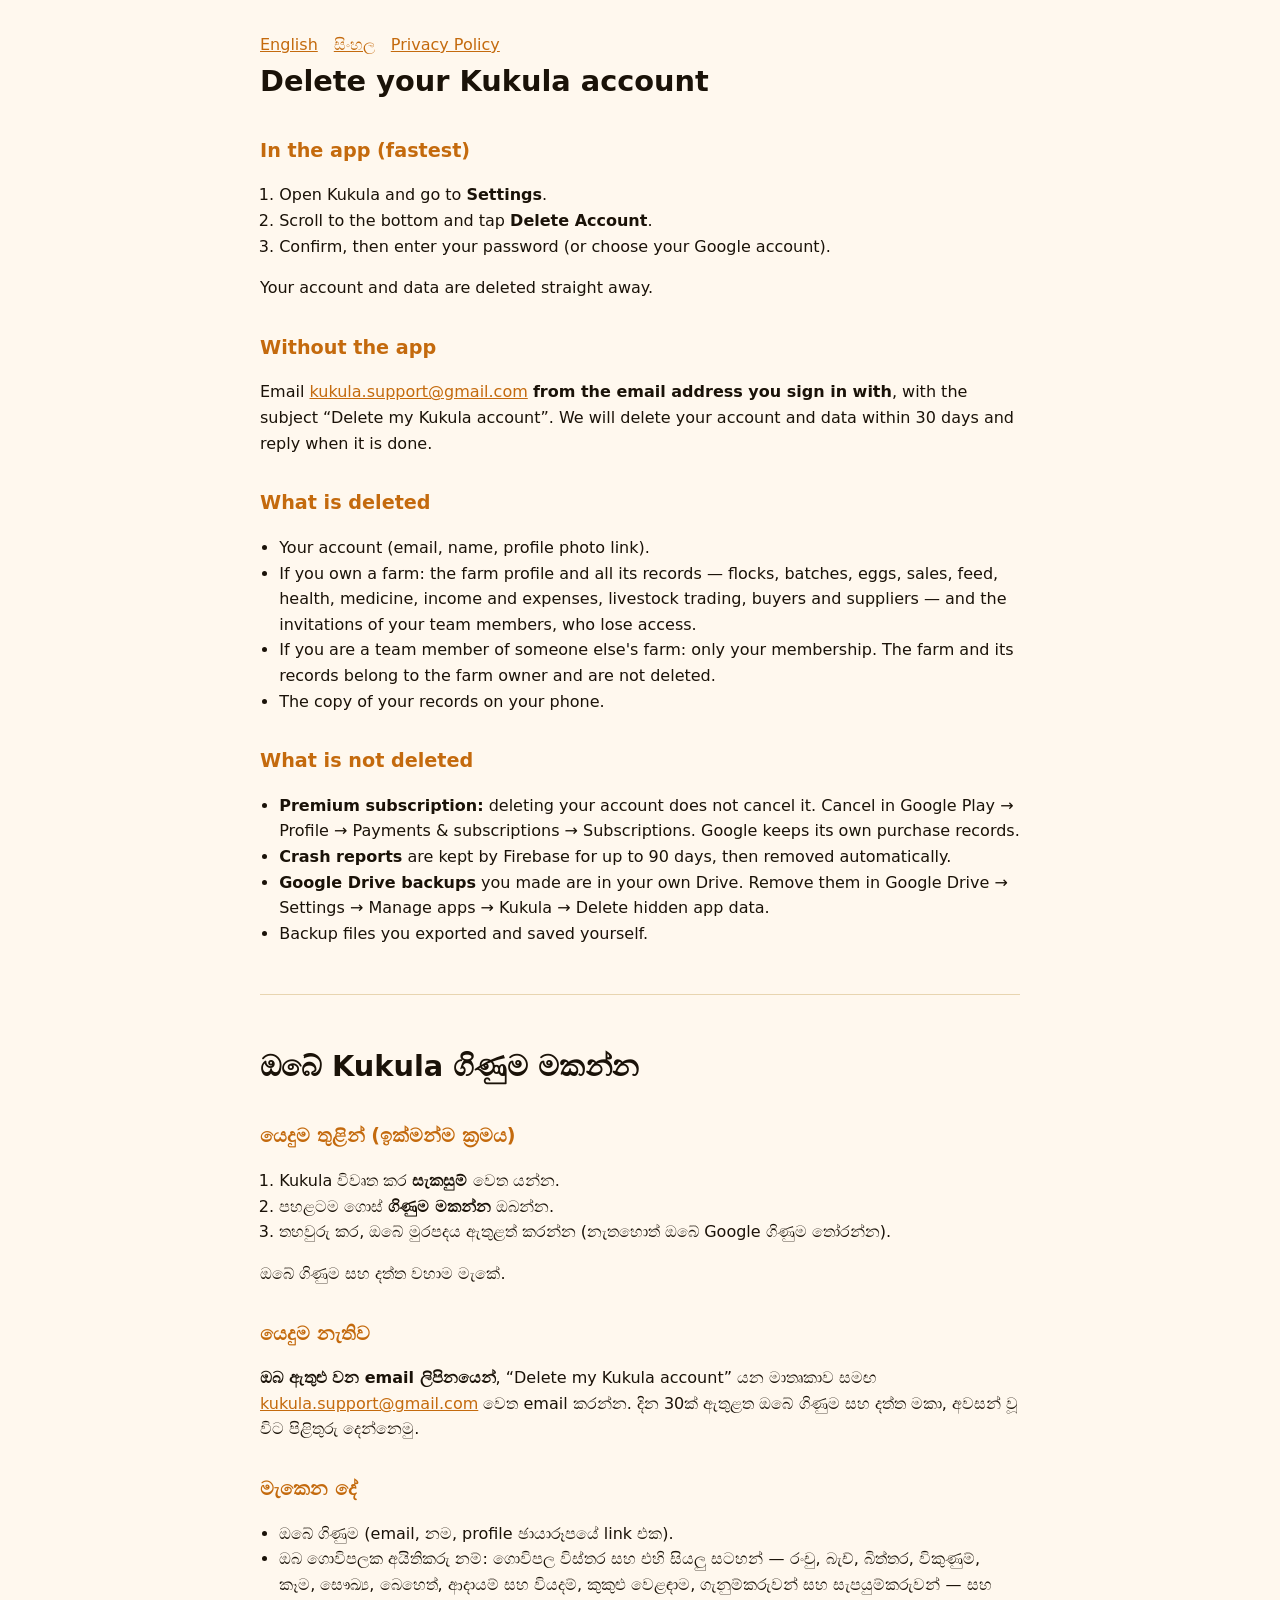
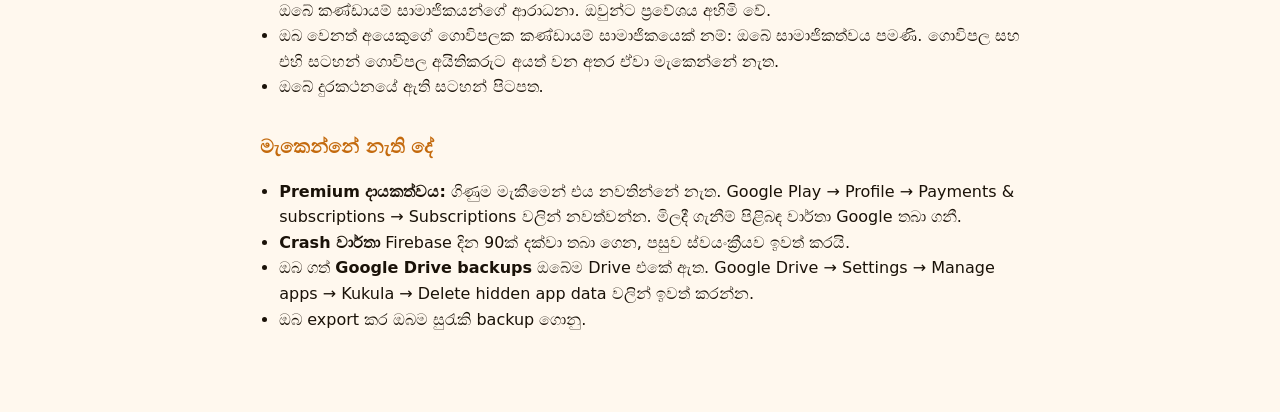
==== delete-account.html @ 8aacabcd "Kukula privacy policy and account deletion pages" ====
<!doctype html>
<html lang="en">
<head>
<meta charset="utf-8">
<meta name="viewport" content="width=device-width, initial-scale=1">
<title>Delete Kukula Account</title>
<style>
  :root { --bg:#fff8ee; --text:#1a1208; --muted:#5c4020; --accent:#c46a0d; --line:#e8d5b0; }
  @media (prefers-color-scheme: dark) {
    :root { --bg:#1a1208; --text:#f5e6c8; --muted:#ad9070; --accent:#ffb347; --line:#4a3520; }
  }
  body { margin:0; background:var(--bg); color:var(--text);
         font:16px/1.6 system-ui, -apple-system, "Segoe UI", Roboto, "Noto Sans Sinhala", sans-serif; }
  main { max-width:760px; margin:0 auto; padding:32px 16px 64px; }
  h1 { font-size:1.8rem; margin:0 0 16px; }
  h2 { font-size:1.2rem; margin:32px 0 8px; color:var(--accent); }
  ol, ul { padding-left:1.2rem; }
  a { color:var(--accent); }
  hr { border:0; border-top:1px solid var(--line); margin:48px 0; }
  nav a { margin-right:16px; }
</style>
</head>
<body>
<main>
<nav><a href="#en">English</a><a href="#si">සිංහල</a><a href="privacy.html">Privacy Policy</a></nav>

<section id="en" lang="en">
<h1>Delete your Kukula account</h1>

<h2>In the app (fastest)</h2>
<ol>
  <li>Open Kukula and go to <strong>Settings</strong>.</li>
  <li>Scroll to the bottom and tap <strong>Delete Account</strong>.</li>
  <li>Confirm, then enter your password (or choose your Google account).</li>
</ol>
<p>Your account and data are deleted straight away.</p>

<h2>Without the app</h2>
<p>Email <a href="mailto:kukula.support@gmail.com?subject=Delete%20my%20Kukula%20account">kukula.support@gmail.com</a> <strong>from the email address you sign in with</strong>, with the subject “Delete my Kukula account”. We will delete your account and data within 30 days and reply when it is done.</p>

<h2>What is deleted</h2>
<ul>
  <li>Your account (email, name, profile photo link).</li>
  <li>If you own a farm: the farm profile and all its records — flocks, batches, eggs, sales, feed, health, medicine, income and expenses, livestock trading, buyers and suppliers — and the invitations of your team members, who lose access.</li>
  <li>If you are a team member of someone else's farm: only your membership. The farm and its records belong to the farm owner and are not deleted.</li>
  <li>The copy of your records on your phone.</li>
</ul>

<h2>What is not deleted</h2>
<ul>
  <li><strong>Premium subscription:</strong> deleting your account does not cancel it. Cancel in Google Play → Profile → Payments &amp; subscriptions → Subscriptions. Google keeps its own purchase records.</li>
  <li><strong>Crash reports</strong> are kept by Firebase for up to 90 days, then removed automatically.</li>
  <li><strong>Google Drive backups</strong> you made are in your own Drive. Remove them in Google Drive → Settings → Manage apps → Kukula → Delete hidden app data.</li>
  <li>Backup files you exported and saved yourself.</li>
</ul>
</section>

<hr>

<section id="si" lang="si">
<h1>ඔබේ Kukula ගිණුම මකන්න</h1>

<h2>යෙදුම තුළින් (ඉක්මන්ම ක්‍රමය)</h2>
<ol>
  <li>Kukula විවෘත කර <strong>සැකසුම්</strong> වෙත යන්න.</li>
  <li>පහළටම ගොස් <strong>ගිණුම මකන්න</strong> ඔබන්න.</li>
  <li>තහවුරු කර, ඔබේ මුරපදය ඇතුළත් කරන්න (නැතහොත් ඔබේ Google ගිණුම තෝරන්න).</li>
</ol>
<p>ඔබේ ගිණුම සහ දත්ත වහාම මැකේ.</p>

<h2>යෙදුම නැතිව</h2>
<p><strong>ඔබ ඇතුළු වන email ලිපිනයෙන්</strong>, “Delete my Kukula account” යන මාතෘකාව සමඟ <a href="mailto:kukula.support@gmail.com?subject=Delete%20my%20Kukula%20account">kukula.support@gmail.com</a> වෙත email කරන්න. දින 30ක් ඇතුළත ඔබේ ගිණුම සහ දත්ත මකා, අවසන් වූ විට පිළිතුරු දෙන්නෙමු.</p>

<h2>මැකෙන දේ</h2>
<ul>
  <li>ඔබේ ගිණුම (email, නම, profile ඡායාරූපයේ link එක).</li>
  <li>ඔබ ගොවිපලක අයිතිකරු නම්: ගොවිපල විස්තර සහ එහි සියලු සටහන් — රංචු, බැච්, බිත්තර, විකුණුම්, කෑම, සෞඛ්‍ය, බෙහෙත්, ආදායම් සහ වියදම්, කුකුළු වෙළඳාම, ගැනුම්කරුවන් සහ සැපයුම්කරුවන් — සහ ඔබේ කණ්ඩායම් සාමාජිකයන්ගේ ආරාධනා. ඔවුන්ට ප්‍රවේශය අහිමි වේ.</li>
  <li>ඔබ වෙනත් අයෙකුගේ ගොවිපලක කණ්ඩායම් සාමාජිකයෙක් නම්: ඔබේ සාමාජිකත්වය පමණි. ගොවිපල සහ එහි සටහන් ගොවිපල අයිතිකරුට අයත් වන අතර ඒවා මැකෙන්නේ නැත.</li>
  <li>ඔබේ දුරකථනයේ ඇති සටහන් පිටපත.</li>
</ul>

<h2>මැකෙන්නේ නැති දේ</h2>
<ul>
  <li><strong>Premium දායකත්වය:</strong> ගිණුම මැකීමෙන් එය නවතින්නේ නැත. Google Play → Profile → Payments &amp; subscriptions → Subscriptions වලින් නවත්වන්න. මිලදී ගැනීම් පිළිබඳ වාර්තා Google තබා ගනී.</li>
  <li><strong>Crash වාර්තා</strong> Firebase දින 90ක් දක්වා තබා ගෙන, පසුව ස්වයංක්‍රීයව ඉවත් කරයි.</li>
  <li>ඔබ ගත් <strong>Google Drive backups</strong> ඔබේම Drive එකේ ඇත. Google Drive → Settings → Manage apps → Kukula → Delete hidden app data වලින් ඉවත් කරන්න.</li>
  <li>ඔබ export කර ඔබම සුරැකි backup ගොනු.</li>
</ul>
</section>
</main>
</body>
</html>
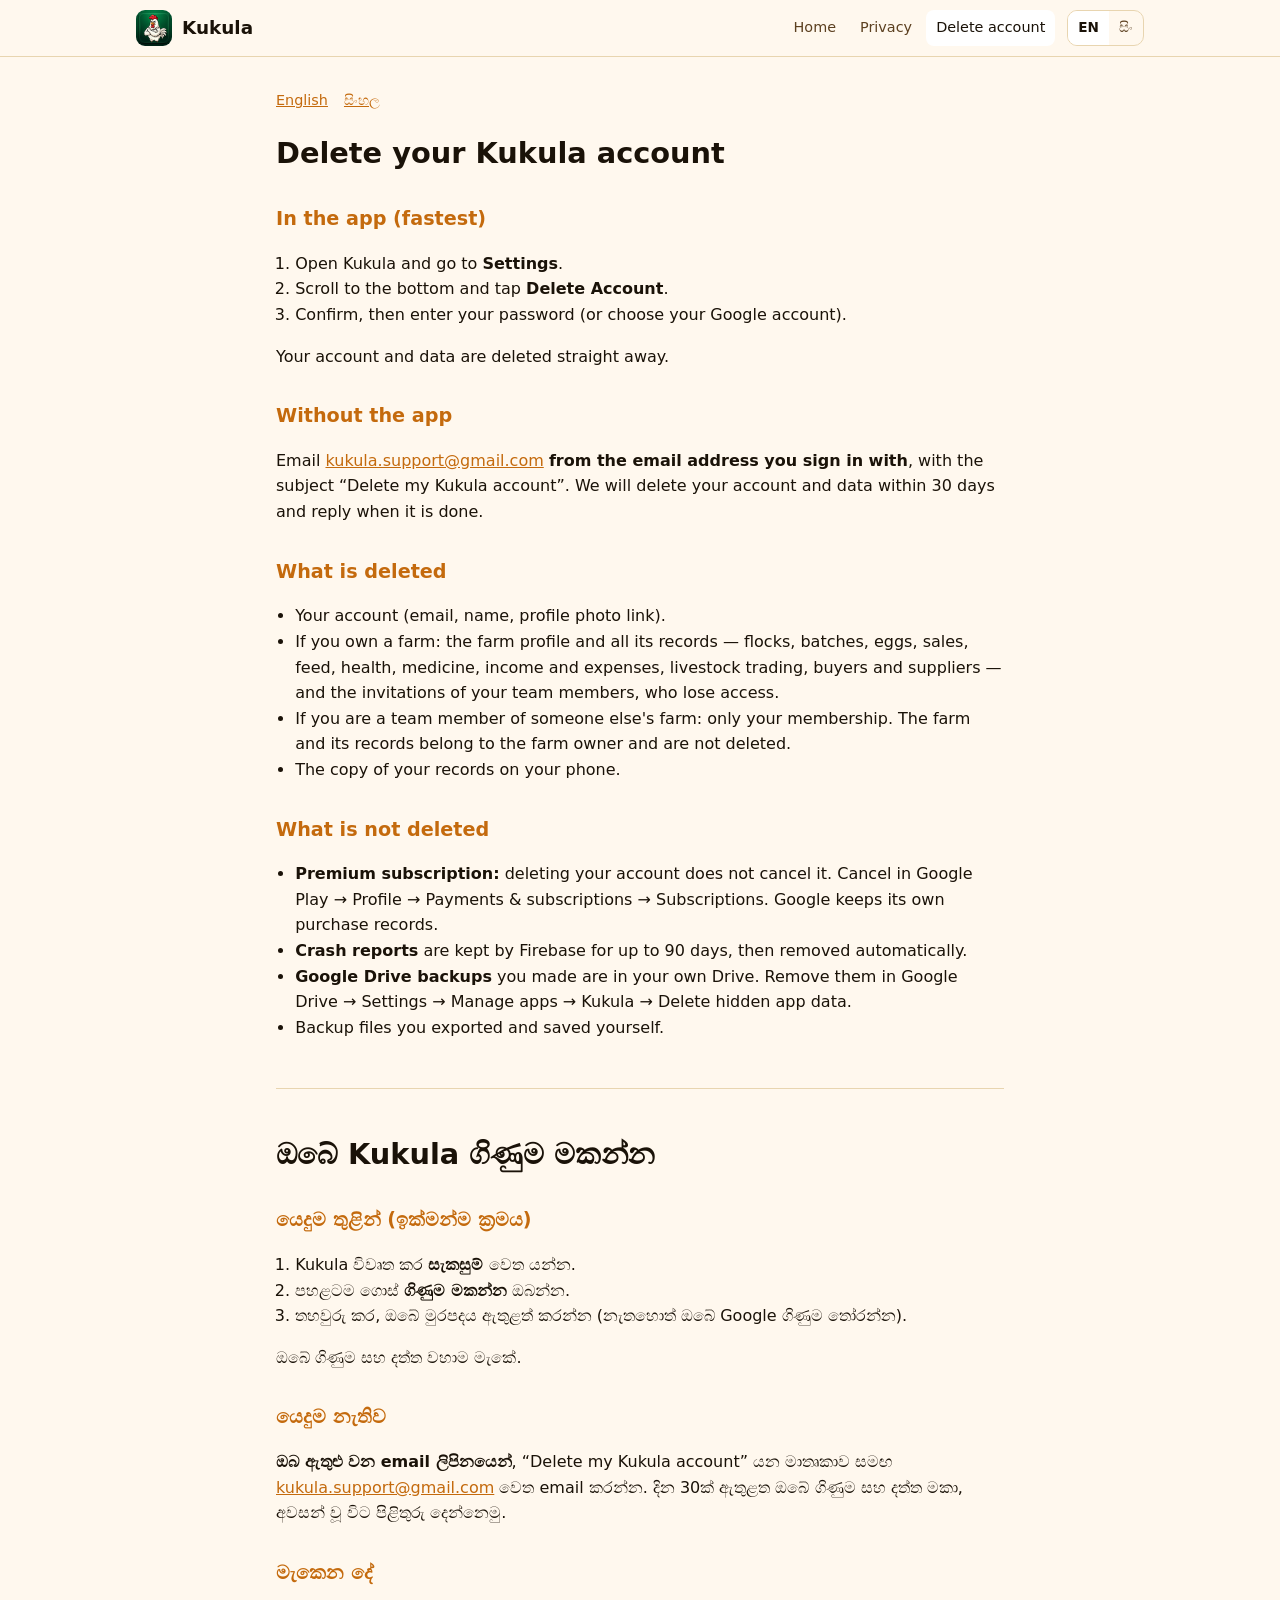
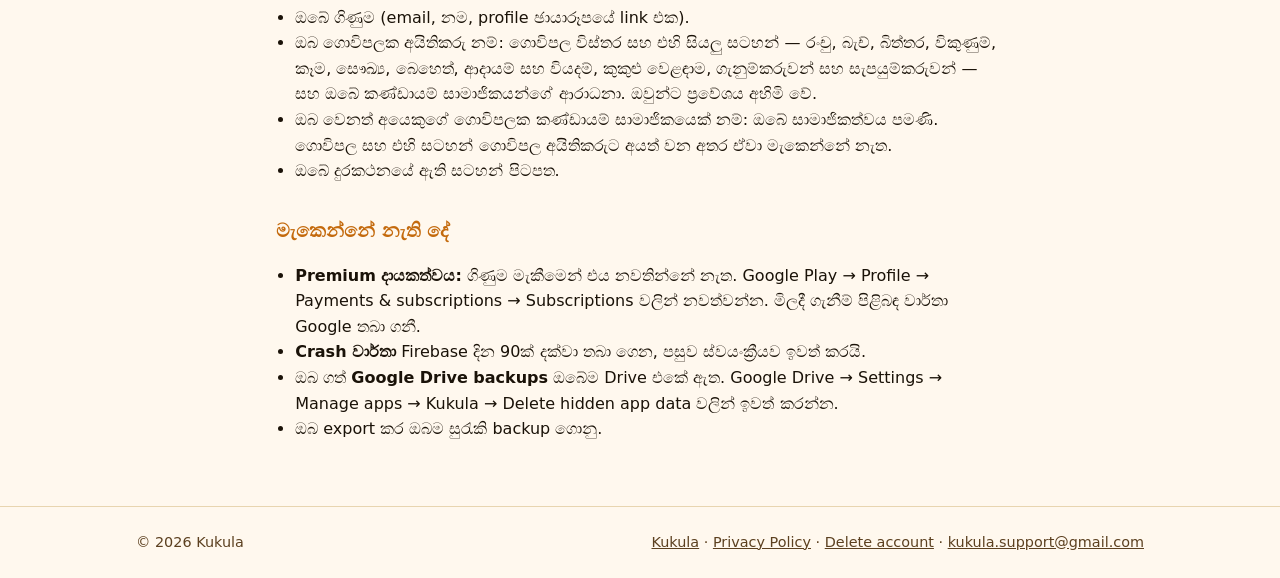
==== commit c415c6bb: "Kukula website: home page, shared layout, language switch" ====
--- a/delete-account.html
+++ b/delete-account.html
@@ -4,25 +4,28 @@
 <meta charset="utf-8">
 <meta name="viewport" content="width=device-width, initial-scale=1">
 <title>Delete Kukula Account</title>
-<style>
-  :root { --bg:#fff8ee; --text:#1a1208; --muted:#5c4020; --accent:#c46a0d; --line:#e8d5b0; }
-  @media (prefers-color-scheme: dark) {
-    :root { --bg:#1a1208; --text:#f5e6c8; --muted:#ad9070; --accent:#ffb347; --line:#4a3520; }
-  }
-  body { margin:0; background:var(--bg); color:var(--text);
-         font:16px/1.6 system-ui, -apple-system, "Segoe UI", Roboto, "Noto Sans Sinhala", sans-serif; }
-  main { max-width:760px; margin:0 auto; padding:32px 16px 64px; }
-  h1 { font-size:1.8rem; margin:0 0 16px; }
-  h2 { font-size:1.2rem; margin:32px 0 8px; color:var(--accent); }
-  ol, ul { padding-left:1.2rem; }
-  a { color:var(--accent); }
-  hr { border:0; border-top:1px solid var(--line); margin:48px 0; }
-  nav a { margin-right:16px; }
-</style>
+<link rel="icon" href="assets/favicon.png">
+<link rel="stylesheet" href="assets/style.css">
+<script src="assets/lang.js"></script>
 </head>
 <body>
-<main>
-<nav><a href="#en">English</a><a href="#si">සිංහල</a><a href="privacy.html">Privacy Policy</a></nav>
+<header class="site-header">
+  <div class="wrap">
+    <a class="brand" href="index.html"><img src="assets/icon.png" alt="">Kukula</a>
+    <nav>
+      <a class="hide-sm" href="index.html"><span class="tr" lang="en">Home</span><span class="tr" lang="si">මුල් පිටුව</span></a>
+      <a href="privacy.html"><span class="tr" lang="en">Privacy</span><span class="tr" lang="si">පෞද්ගලිකත්වය</span></a>
+      <a href="delete-account.html" aria-current="page"><span class="tr" lang="en">Delete account</span><span class="tr" lang="si">ගිණුම මකන්න</span></a>
+    </nav>
+    <div class="lang-switch" role="group" aria-label="Language">
+      <button type="button" data-set-lang="en">EN</button>
+      <button type="button" data-set-lang="si">සිං</button>
+    </div>
+  </div>
+</header>
+
+<main class="doc">
+<p class="lang-links"><a href="#en">English</a><a href="#si">සිංහල</a></p>
 
 <section id="en" lang="en">
 <h1>Delete your Kukula account</h1>
@@ -88,5 +91,17 @@
 </ul>
 </section>
 </main>
+
+<footer class="site-footer">
+  <div class="wrap">
+    <span>© 2026 Kukula</span>
+    <span>
+      <a href="index.html">Kukula</a> ·
+      <a href="privacy.html"><span class="tr" lang="en">Privacy Policy</span><span class="tr" lang="si">පෞද්ගලිකත්ව ප්‍රතිපත්තිය</span></a> ·
+      <a href="delete-account.html"><span class="tr" lang="en">Delete account</span><span class="tr" lang="si">ගිණුම මකන්න</span></a> ·
+      <a href="mailto:kukula.support@gmail.com">kukula.support@gmail.com</a>
+    </span>
+  </div>
+</footer>
 </body>
 </html>
--- a/assets/style.css
+++ b/assets/style.css
@@ -0,0 +1,147 @@
+/* Kukula website — shared by every page */
+:root {
+  --bg: #fff8ee;
+  --surface: #ffffff;
+  --text: #1a1208;
+  --muted: #5c4020;
+  --accent: #c46a0d;
+  --accent-strong: #e8841a;
+  --green: #0e4d30;
+  --line: #e8d5b0;
+}
+@media (prefers-color-scheme: dark) {
+  :root {
+    --bg: #1a1208;
+    --surface: #2e2010;
+    --text: #f5e6c8;
+    --muted: #ad9070;
+    --accent: #ffb347;
+    --accent-strong: #e8841a;
+    --green: #1f7a4d;
+    --line: #4a3520;
+  }
+}
+
+* { box-sizing: border-box; }
+html { scroll-behavior: smooth; }
+body {
+  margin: 0;
+  background: var(--bg);
+  color: var(--text);
+  font: 16px/1.6 system-ui, -apple-system, "Segoe UI", Roboto, "Noto Sans Sinhala", sans-serif;
+}
+a { color: var(--accent); }
+img { max-width: 100%; }
+
+/* ── Header / footer ─────────────────────────────────────────────── */
+.site-header {
+  position: sticky; top: 0; z-index: 10;
+  background: color-mix(in srgb, var(--bg) 92%, transparent);
+  backdrop-filter: blur(8px);
+  border-bottom: 1px solid var(--line);
+}
+.site-header .wrap {
+  display: flex; align-items: center; gap: 12px;
+  max-width: 1040px; margin: 0 auto; padding: 10px 16px;
+}
+.brand {
+  display: flex; align-items: center; gap: 10px;
+  color: var(--text); text-decoration: none; font-weight: 800; font-size: 1.15rem;
+}
+.brand img { width: 36px; height: 36px; border-radius: 9px; }
+.site-header nav { margin-left: auto; display: flex; gap: 4px; flex-wrap: wrap; }
+.site-header nav a {
+  white-space: nowrap;
+  color: var(--muted); text-decoration: none; font-size: .9rem;
+  padding: 6px 10px; border-radius: 8px;
+}
+.site-header nav a:hover, .site-header nav a[aria-current="page"] {
+  color: var(--text); background: var(--surface);
+}
+.site-footer {
+  border-top: 1px solid var(--line); margin-top: 64px;
+  color: var(--muted); font-size: .9rem;
+}
+.site-footer .wrap {
+  max-width: 1040px; margin: 0 auto; padding: 24px 16px;
+  display: flex; flex-wrap: wrap; gap: 8px 24px; justify-content: space-between;
+}
+.site-footer a { color: var(--muted); }
+
+/* ── Text pages (privacy, delete account) ────────────────────────── */
+main.doc { max-width: 760px; margin: 0 auto; padding: 32px 16px 0; }
+main.doc h1 { font-size: 1.8rem; margin: 0 0 4px; line-height: 1.25; }
+main.doc h2 { font-size: 1.2rem; margin: 32px 0 8px; color: var(--accent); }
+main.doc .meta { color: var(--muted); margin: 0 0 24px; }
+main.doc ul, main.doc ol { padding-left: 1.2rem; }
+main.doc hr { border: 0; border-top: 1px solid var(--line); margin: 48px 0; }
+.lang-links { margin: 0 0 24px; font-size: .9rem; }
+.lang-links a { margin-right: 16px; }
+
+/* ── Home page ───────────────────────────────────────────────────── */
+.hero {
+  max-width: 1040px; margin: 0 auto; padding: 56px 16px 40px;
+  display: grid; grid-template-columns: 1.3fr 1fr; gap: 40px; align-items: center;
+}
+.hero h1 { font-size: clamp(2rem, 5vw, 3rem); line-height: 1.15; margin: 0 0 16px; }
+.hero p.lead { font-size: 1.15rem; color: var(--muted); margin: 0 0 28px; }
+.hero .art {
+  justify-self: center; width: min(320px, 80vw); aspect-ratio: 1;
+  border-radius: 28%; overflow: hidden;
+  box-shadow: 0 24px 60px rgba(0, 0, 0, .25);
+}
+.hero .art img { display: block; width: 100%; height: 100%; }
+.cta { display: flex; flex-wrap: wrap; gap: 12px; align-items: center; }
+.btn {
+  display: inline-flex; align-items: center; gap: 8px;
+  padding: 12px 20px; border-radius: 12px; font-weight: 700; text-decoration: none;
+}
+.btn-primary { background: var(--accent-strong); color: #1a1208; }
+.btn-ghost { border: 1px solid var(--line); color: var(--text); }
+.note { color: var(--muted); font-size: .85rem; margin-top: 12px; }
+
+section.block { max-width: 1040px; margin: 0 auto; padding: 40px 16px; }
+section.block h2 { font-size: 1.6rem; margin: 0 0 8px; }
+section.block > p { color: var(--muted); margin: 0 0 24px; max-width: 640px; }
+.grid {
+  display: grid; gap: 16px;
+  grid-template-columns: repeat(auto-fill, minmax(230px, 1fr));
+}
+.card {
+  background: var(--surface); border: 1px solid var(--line);
+  border-radius: 16px; padding: 20px;
+}
+.card .icon { font-size: 1.8rem; line-height: 1; }
+.card h3 { margin: 12px 0 6px; font-size: 1.05rem; }
+.card p { margin: 0; color: var(--muted); font-size: .95rem; }
+
+.band {
+  background: var(--green); color: #fff;
+}
+.band .inner {
+  max-width: 1040px; margin: 0 auto; padding: 40px 16px;
+  display: grid; gap: 24px; grid-template-columns: repeat(auto-fit, minmax(220px, 1fr));
+}
+.band h3 { margin: 0 0 6px; }
+.band p { margin: 0; opacity: .85; }
+
+/* Language switch: show only the chosen language */
+.lang-switch { display: inline-flex; border: 1px solid var(--line); border-radius: 10px; overflow: hidden; }
+.lang-switch button {
+  background: none; border: 0; color: var(--muted); font: inherit; font-size: .85rem;
+  padding: 6px 10px; cursor: pointer;
+}
+.lang-switch button[aria-pressed="true"] { background: var(--surface); color: var(--text); font-weight: 700; }
+html[data-lang="en"] [lang="si"].tr,
+html[data-lang="si"] [lang="en"].tr { display: none; }
+
+@media (max-width: 720px) {
+  .hero { grid-template-columns: 1fr; padding-top: 32px; text-align: center; }
+  .hero .art { order: -1; width: 160px; }
+  .cta { justify-content: center; }
+  .site-header nav a.hide-sm { display: none; }
+  /* Phones: logo + language on the first row, links on their own row */
+  .site-header .wrap { flex-wrap: wrap; row-gap: 4px; }
+  .lang-switch { margin-left: auto; }
+  .site-header nav { order: 3; width: 100%; margin-left: -10px; flex-wrap: nowrap; overflow-x: auto; }
+}
